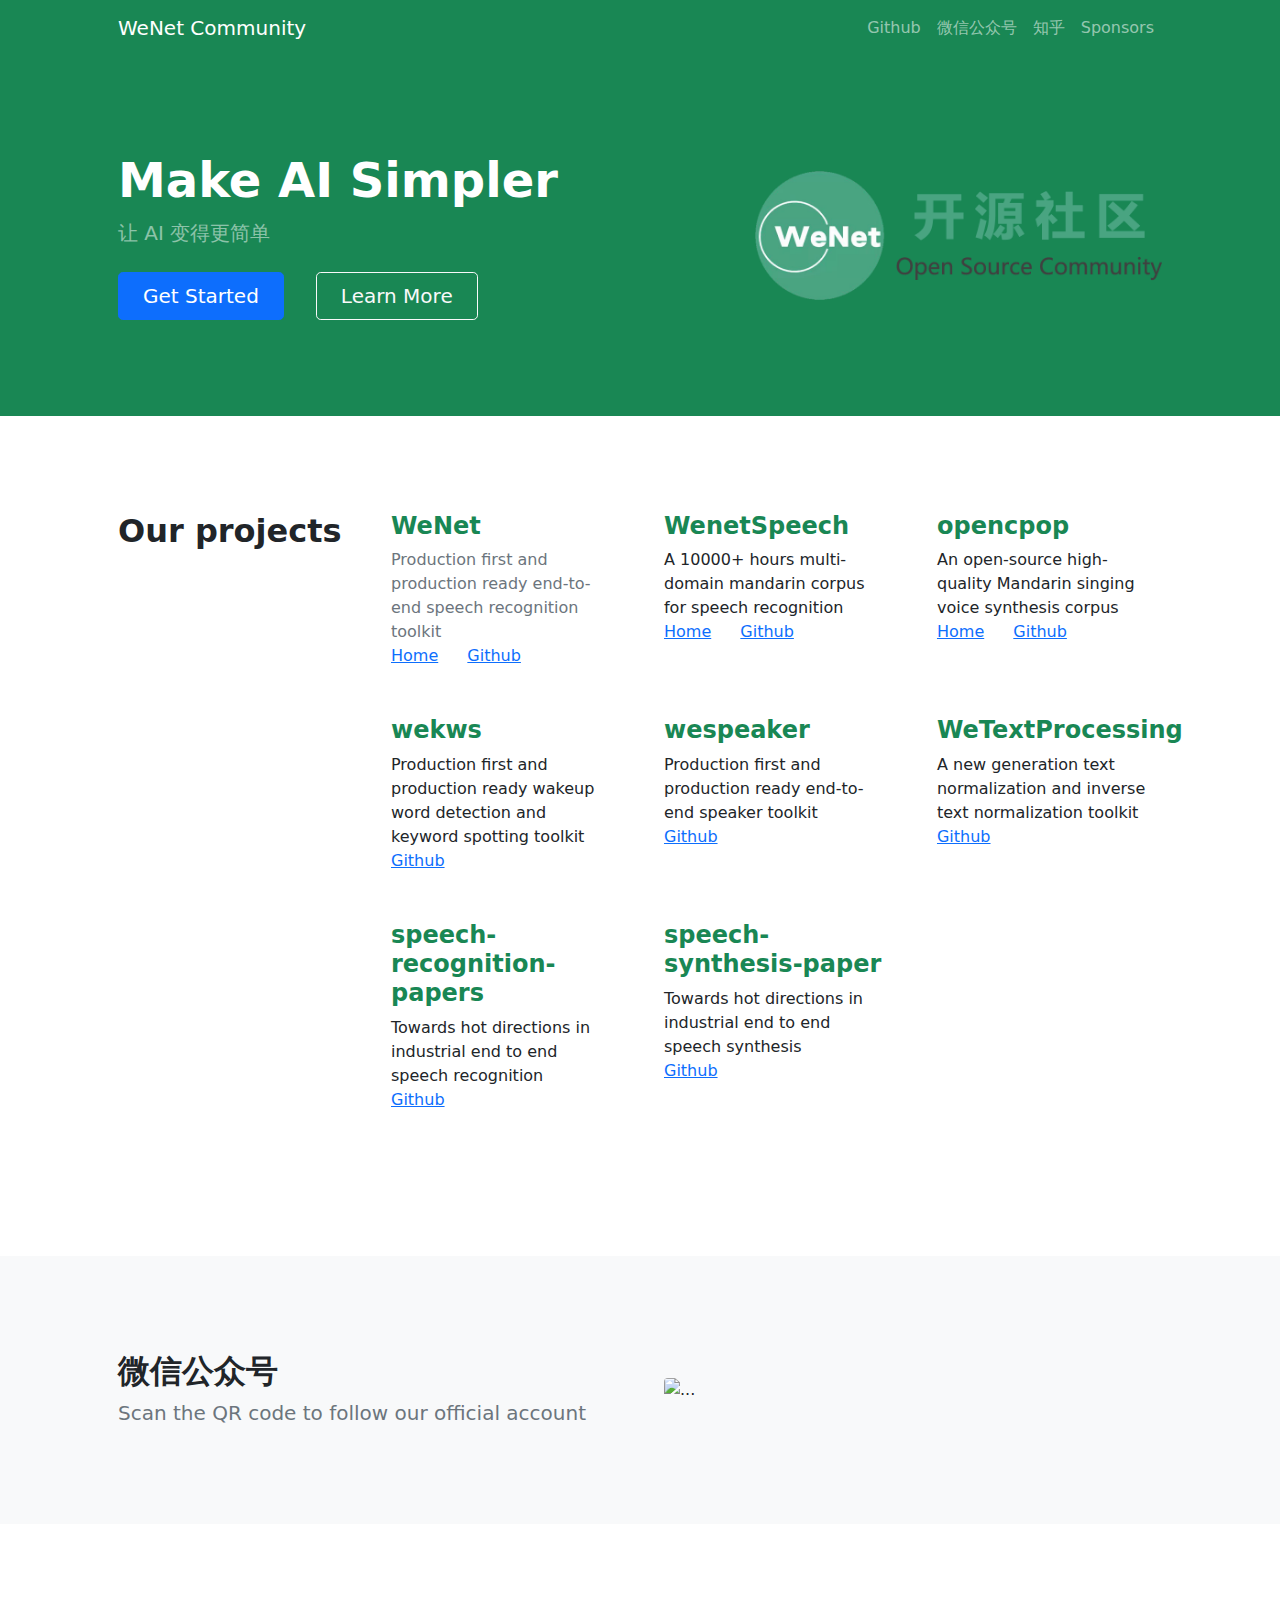
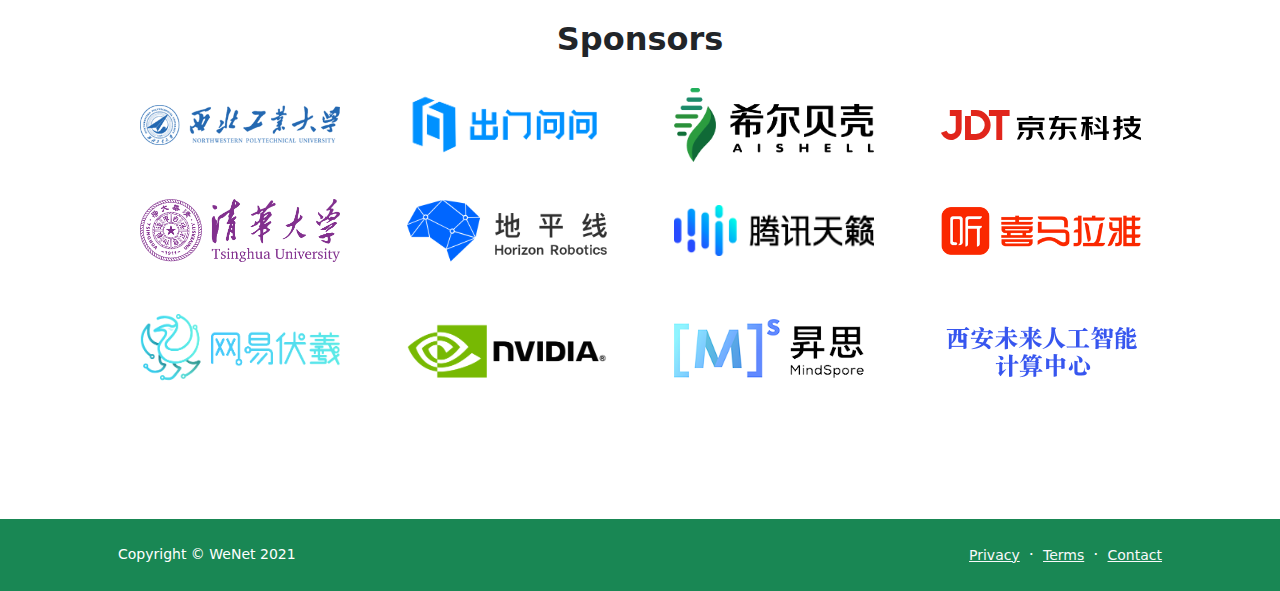
==== index.html @ a79f327d "add wespeaker" ====
<!DOCTYPE html>
<html lang="en">
    <head>
        <meta charset="utf-8" />
        <meta name="viewport" content="width=device-width, initial-scale=1, shrink-to-fit=no" />
        <meta name="description" content="" />
        <meta name="author" content="" />
        <title>WeNet Community</title>
        <!-- Favicon-->
        <link rel="icon" type="image/x-icon" href="assets/favicon.ico" />
        <!-- Bootstrap icons-->
        <link href="https://cdn.jsdelivr.net/npm/bootstrap-icons@1.5.0/font/bootstrap-icons.css" rel="stylesheet" />
        <!-- Core theme CSS (includes Bootstrap)-->
        <link href="css/styles.css" rel="stylesheet" />
    </head>
    <body class="d-flex flex-column h-100">
        <main class="flex-shrink-0">
            <!-- Navigation-->
            <nav class="navbar navbar-expand-lg navbar-dark bg-success">
                <div class="container px-5">
                    <a class="navbar-brand" href="index.html">WeNet Community</a>
                    <button class="navbar-toggler" type="button" data-bs-toggle="collapse" data-bs-target="#navbarSupportedContent" aria-controls="navbarSupportedContent" aria-expanded="false" aria-label="Toggle navigation"><span class="navbar-toggler-icon"></span></button>
                    <div class="collapse navbar-collapse" id="navbarSupportedContent">
                        <ul class="navbar-nav ms-auto mb-2 mb-lg-0">
                            <li class="nav-item"><a class="nav-link" href="https://github.com/wenet-e2e/">Github</a></li>
                            <li class="nav-item"><a class="nav-link" href="#wechat">微信公众号</a></li>
                            <li class="nav-item"><a class="nav-link" href="https://www.zhihu.com/column/c_1346070871304269824">知乎</a></li>
                            <li class="nav-item"><a class="nav-link" href="#sponsors">Sponsors</a></li>
                        </ul>
                    </div>
                </div>
            </nav>
            <!-- Header-->
            <header class="bg-success py-5">
                <div class="container px-5">
                    <div class="row gx-5 align-items-center justify-content-center">
                        <div class="col-lg-8 col-xl-7 col-xxl-6">
                            <div class="my-5 text-center text-xl-start">
                                <h1 class="display-5 fw-bolder text-white mb-2">Make AI Simpler</h1>
                                <p class="lead fw-normal text-white-50 mb-4">让 AI 变得更简单</p>
                                <div class="d-grid gap-3 d-sm-flex justify-content-sm-center justify-content-xl-start">
                                    <a class="btn btn-primary btn-lg px-4 me-sm-3" href="#projects">Get Started</a>
                                    <a class="btn btn-outline-light btn-lg px-4" href="#projects">Learn More</a>
                                </div>
                            </div>
                        </div>
                        <div class="col-xl-5 col-xxl-6 d-none d-xl-block text-center"><img class="img-fluid rounded-3 my-5" src="img/wenet_open_source_community.png" alt="..." /></div>
                    </div>
                </div>
            </header>

            <!-- Features section-->
            <section class="py-5" id="projects">
                <div class="container px-5 my-5">
                    <div class="row gx-5">
                        <div class="col-lg-3 mb-5 mb-lg-0"><h2 class="fw-bolder mb-0">Our projects</h2></div>
                        <div class="col-lg-9">
                            <div class="row gx-5 row-cols-1 row-cols-md-3">
                                <div class="col mb-5 h-100">
                                    <h2 class="h4 text-success fw-bold">WeNet</h2>
                                    <p class="mb-0 text-muted">Production first and production ready end-to-end speech recognition toolkit</p>
                                    <p class="mb-0">
                                      <a class="" href="https://wenet-e2e.github.io/wenet/">Home</a>
                                      <a class="px-4" href="https://github.com/wenet-e2e/wenet">Github</a>
                                    </p>
                                </div>
                                <div class="col mb-5 h-100">
                                    <h2 class="h4 text-success fw-bold">WenetSpeech</h2>
                                    <p class="mb-0">A 10000+ hours multi-domain mandarin corpus for speech recognition</p>
                                    <p class="mb-0">
                                      <a class="" href="https://wenet-e2e.github.io/WenetSpeech/">Home</a>
                                      <a class="px-4" href="https://github.com/wenet-e2e/WenetSpeech">Github</a>
                                    </p>
                                </div>
                                <div class="col mb-5 h-100">
                                    <h2 class="h4 text-success fw-bold">opencpop</h2>
                                    <p class="mb-0">An open-source high-quality Mandarin singing voice synthesis corpus</p>
                                    <p class="mb-0">
                                      <a class="" href="https://wenet-e2e.github.io/opencpop/">Home</a>
                                      <a class="px-4" href="https://github.com/wenet-e2e/opencpop">Github</a>
                                    </p>
                                </div>
                                <div class="col mb-5 h-100">
                                    <h2 class="h4 text-success fw-bold">wekws</h2>
                                    <p class="mb-0">Production first and production ready wakeup word detection and keyword spotting toolkit</p>
                                    <p class="mb-0">
                                      <a class="" href="https://github.com/wenet-e2e/wekws">Github</a>
                                    </p>
                                </div>
                                <div class="col mb-5 h-100">
                                    <h2 class="h4 text-success fw-bold">wespeaker</h2>
                                    <p class="mb-0">Production first and production ready end-to-end speaker toolkit</p>
                                    <p class="mb-0">
                                      <a class="" href="https://github.com/wenet-e2e/wespeaker">Github</a>
                                    </p>
                                </div>
                                <div class="col mb-5 h-100">
                                    <h2 class="h4 text-success fw-bold">WeTextProcessing</h2>
                                    <p class="mb-0">A new generation text normalization and inverse text normalization toolkit</p>
                                    <p class="mb-0">
                                      <a class="" href="https://github.com/wenet-e2e/WeTextProcessing">Github</a>
                                    </p>
                                </div>
                                <div class="col mb-5 h-100">
                                    <h2 class="h4 text-success fw-bold">speech-recognition-papers</h2>
                                    <p class="mb-0">Towards hot directions in industrial end to end speech recognition</p>
                                    <p class="mb-0">
                                      <a class="" href="https://github.com/wenet-e2e/speech-recognition-papers">Github</a>
                                    </p>
                                </div>
                                <div class="col mb-5 h-100">
                                    <h2 class="h4 text-success fw-bold">speech-synthesis-paper</h2>
                                    <p class="mb-0">Towards hot directions in industrial end to end speech synthesis</p>
                                    <p class="mb-0">
                                      <a class="" href="https://github.com/wenet-e2e/speech-synthesis-paper">Github</a>
                                    </p>
                                </div>
                            </div>
                        </div>
                    </div>
                </div>
            </section>

            <!-- wechat -->
            <section class="py-5 bg-light" id="wechat">
                <div class="container px-5 my-5">
                    <div class="row gx-5 align-items-center">
                        <div class="col-lg-6">
                            <h2 class="fw-bolder">微信公众号</h2>
                            <p class="lead fw-normal text-muted mb-0">Scan the QR code to follow our official account</p>
                        </div>
                        <div class="col-lg-6 order-first order-lg-last"><img class="img-fluid rounded mb-5 mb-lg-0" src="img/wenet_official_account.png" alt="..." /></div>
                    </div>
                </div>
            </section>

            <!-- Team members section-->
            <section class="py-5" id="sponsors">
                <div class="container px-5 my-5">
                    <div class="text-center">
                        <h2 class="fw-bolder">Sponsors</h2>
                    </div>
                <div class="row align-items-center">
                    <div class="col-md-3 col-sm-6 my-3">
                        <a href="#!"><img class="img-fluid d-block mx-auto" src="img/sponsors/nwpu.png" alt="..." width="200px"/></a>
                    </div>
                    <div class="col-md-3 col-sm-6 my-3">
                        <a href="#!"><img class="img-fluid d-block mx-auto" src="img/sponsors/chumenwenwen.png" alt="..." width="200px"/></a>
                    </div>
                    <div class="col-md-3 col-sm-6 my-3">
                        <a href="#!"><img class="img-fluid d-block mx-auto" src="img/sponsors/aishelltech.png" alt="..." width="200px"/></a>
                    </div>
                    <div class="col-md-3 col-sm-6 my-3">
                        <a href="#!"><img class="img-fluid d-block mx-auto" src="img/sponsors/jd.svg" alt="..." width="200px"/></a>
                    </div>
                </div>
                <div class="row align-items-center">
                    <div class="col-md-3 col-sm-6 my-3">
                        <a href="#!"><img class="img-fluid d-block mx-auto" src="img/sponsors/qinghua.png" alt="..." width="200px"/></a>
                    </div>
                    <div class="col-md-3 col-sm-6 my-3">
                        <a href="#!"><img class="img-fluid d-block mx-auto" src="img/sponsors/hobot.png" alt="..." width="200px"/></a>
                    </div>
                    <div class="col-md-3 col-sm-6 my-3">
                        <a href="#!"><img class="img-fluid d-block mx-auto" src="img/sponsors/tencent.png" alt="..." width="200px"/></a>
                    </div>
                    <div class="col-md-3 col-sm-6 my-3">
                        <a href="#!"><img class="img-fluid d-block mx-auto" src="img/sponsors/ximalaya.png" alt="..." width="200px"/></a>
                    </div>
                </div>
                <div class="row align-items-center">
                    <div class="col-md-3 col-sm-6 my-3">
                        <a href="#!"><img class="img-fluid d-block mx-auto" src="img/sponsors/netease.png" alt="..." width="200px"/></a>
                    </div>
                    <div class="col-md-3 col-sm-6 my-3">
                        <a href="#!"><img class="img-fluid d-block mx-auto" src="img/sponsors/nvidia.png" alt="..." width="200px"/></a>
                    </div>
                    <div class="col-md-3 col-sm-6 my-3">
                        <a href="#!"><img class="img-fluid d-block mx-auto" src="img/sponsors/mindspore.png" alt="..." width="200px"/></a>
                    </div>
                    <div class="col-md-3 col-sm-6 my-3">
                        <a href="#!"><img class="img-fluid d-block mx-auto" src="img/sponsors/xian.png" alt="..." width="200px"/></a>
                    </div>
                </div>
            </div>
                </div>
            </section>
        </main>
        <!-- Footer-->
        <footer class="bg-success py-4 mt-auto">
            <div class="container px-5">
                <div class="row align-items-center justify-content-between flex-column flex-sm-row">
                    <div class="col-auto"><div class="small m-0 text-white">Copyright &copy; WeNet 2021</div></div>
                    <div class="col-auto">
                        <a class="link-light small" href="#!">Privacy</a>
                        <span class="text-white mx-1">&middot;</span>
                        <a class="link-light small" href="#!">Terms</a>
                        <span class="text-white mx-1">&middot;</span>
                        <a class="link-light small" href="#!">Contact</a>
                    </div>
                </div>
            </div>
        </footer>
        <!-- Bootstrap core JS-->
        <script src="https://cdn.jsdelivr.net/npm/bootstrap@5.1.3/dist/js/bootstrap.bundle.min.js"></script>
        <!-- Core theme JS-->
        <script src="js/scripts.js"></script>
    </body>
</html>
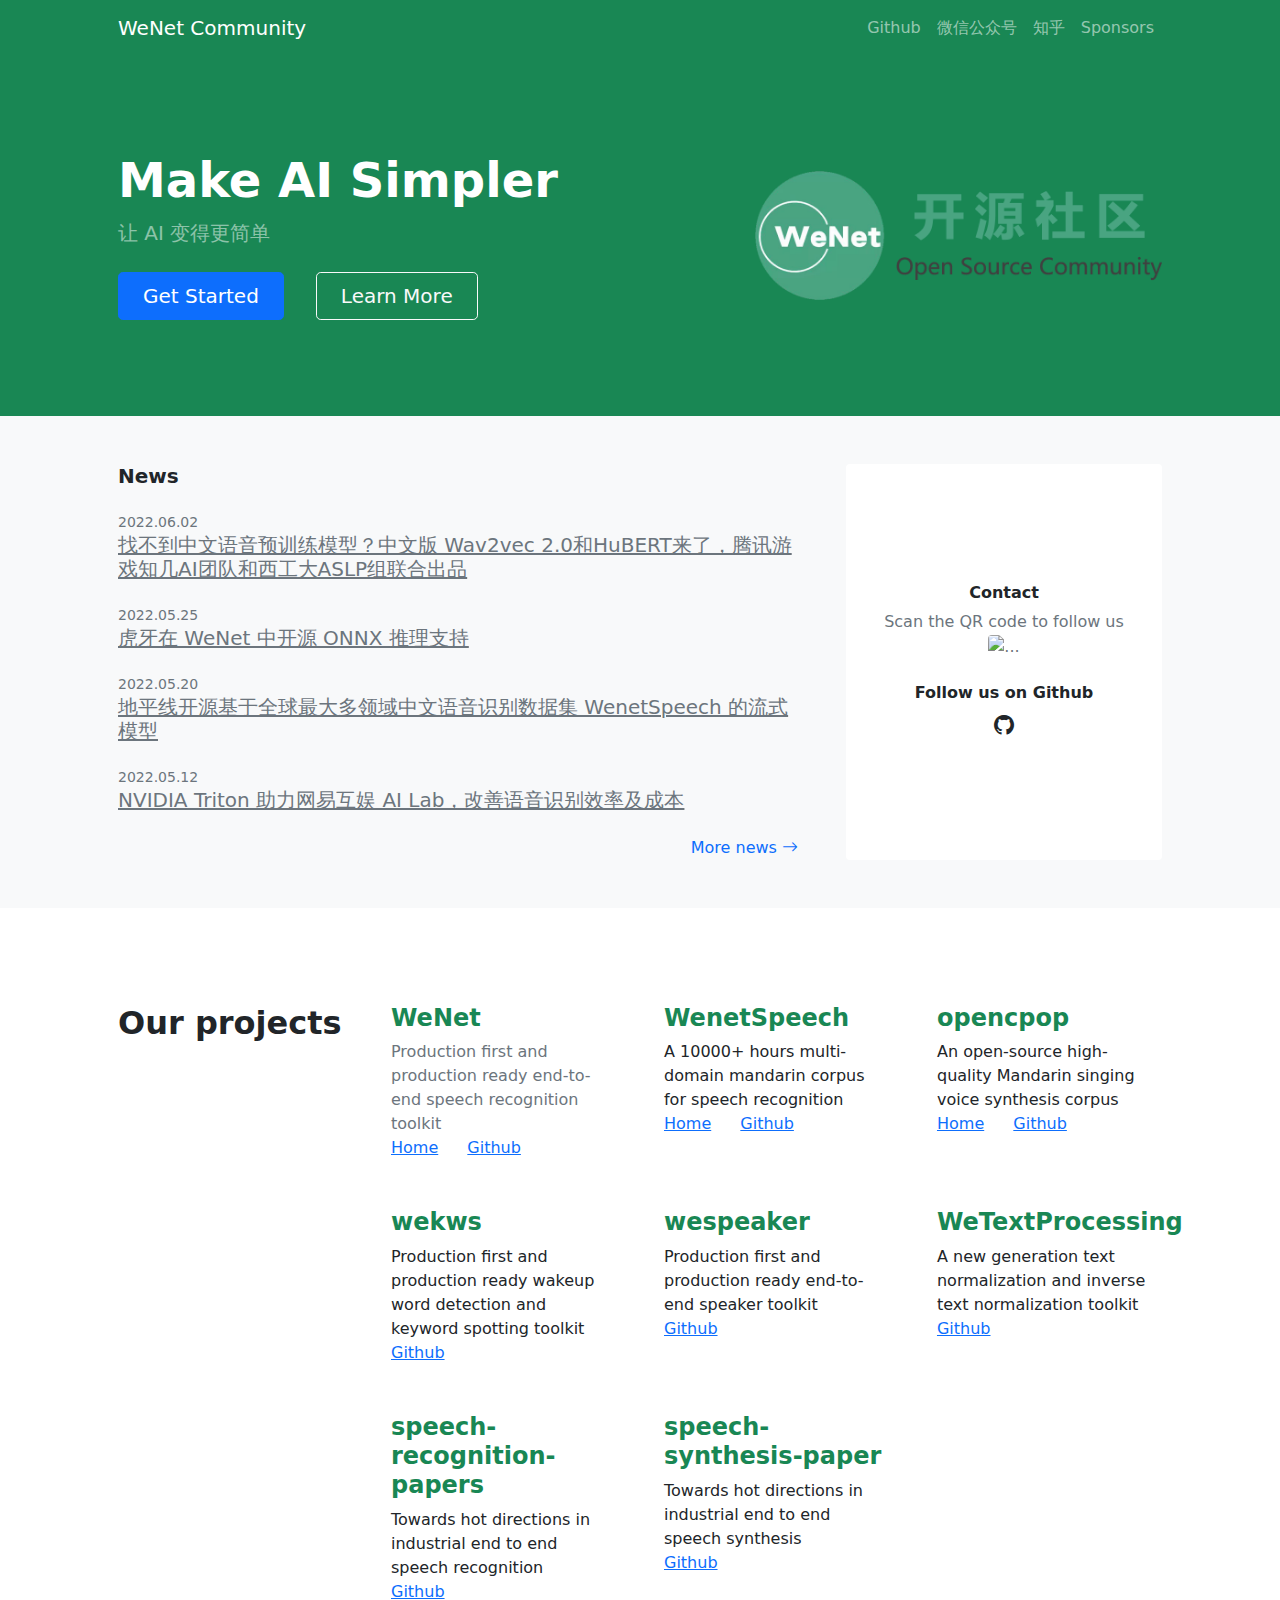
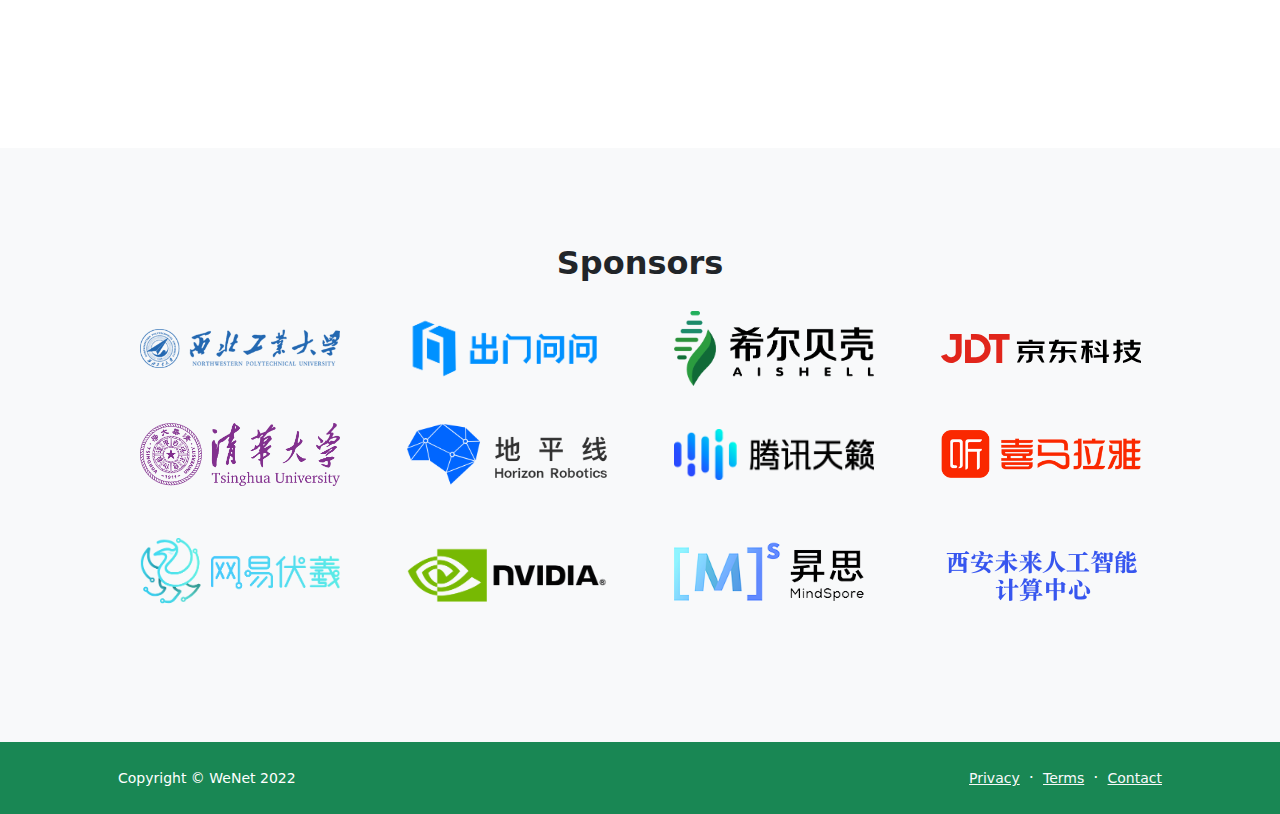
==== commit 5734d502: "add news" ====
--- a/index.html
+++ b/index.html
@@ -49,6 +49,59 @@
                 </div>
             </header>
 
+            <section class="py-5 bg-light">
+                <div class="container px-5">
+                    <div class="row gx-5">
+                        <div class="col-xl-8">
+                            <h2 class="fw-bolder fs-5 mb-4">News</h2>
+                            <!-- News item-->
+                            <div class="mb-4">
+                                <div class="small text-muted">2022.06.02</div>
+                                <a class="link-dark text-muted" href="https://mp.weixin.qq.com/s/_in5P6FWyMJ7W0lKC1z6-w"><h5>找不到中文语音预训练模型？中文版 Wav2vec 2.0和HuBERT来了，腾讯游戏知几AI团队和西工大ASLP组联合出品</h5></a>
+                            </div>
+                            <div class="mb-4">
+                                <div class="small text-muted">2022.05.25</div>
+                                <a class="link-dark text-muted" href="https://mp.weixin.qq.com/s/CAvA7J4teUdedanRX2bLSA"><h5>虎牙在 WeNet 中开源 ONNX 推理支持</h5></a>
+                            </div>
+                            <div class="mb-4">
+                                <div class="small text-muted">2022.05.20</div>
+                                <a class="link-dark text-muted" href="https://mp.weixin.qq.com/s/0BtS3CXqwUKogeZT8rWhtQ"><h5>地平线开源基于全球最大多领域中文语音识别数据集 WenetSpeech 的流式模型
+</h5></a>
+                            </div>
+                            <div class="mb-4">
+                                <div class="small text-muted">2022.05.12</div>
+                                <a class="link-dark text-muted" href="https://mp.weixin.qq.com/s/IMmKaLptO07NpVWQI6F8iA"><h5>NVIDIA Triton 助力网易互娱 AI Lab，改善语音识别效率及成本</h5></a>
+                            </div>
+
+                            <div class="text-end mb-5 mb-xl-0">
+                                <a class="text-decoration-none" href="news.html">
+                                    More news
+                                    <i class="bi bi-arrow-right"></i>
+                                </a>
+                            </div>
+                        </div>
+                        <div class="col-xl-4">
+                            <div class="card border-0 h-100">
+                                <div class="card-body p-4">
+                                    <div class="d-flex h-100 align-items-center justify-content-center">
+                                        <div class="text-center">
+                                            <div class="h6 fw-bolder">Contact</div>
+                                            <p class="text-muted mb-4">
+                                                Scan the QR code to follow us
+                                                <br />
+                        <img class="img-fluid rounded mb-5 mb-lg-0" src="img/wenet_official_account.png" alt="..." />
+                                            </p>
+                                            <div class="h6 fw-bolder">Follow us on Github</div>
+                                            <a class="fs-5 px-2 link-dark" href="https://github.com/wenet-e2e"><i class="bi-github"></i></a>
+                                        </div>
+                                    </div>
+                                </div>
+                            </div>
+                        </div>
+                    </div>
+                </div>
+            </section>
+
             <!-- Features section-->
             <section class="py-5" id="projects">
                 <div class="container px-5 my-5">
@@ -121,21 +174,8 @@
                 </div>
             </section>
 
-            <!-- wechat -->
-            <section class="py-5 bg-light" id="wechat">
-                <div class="container px-5 my-5">
-                    <div class="row gx-5 align-items-center">
-                        <div class="col-lg-6">
-                            <h2 class="fw-bolder">微信公众号</h2>
-                            <p class="lead fw-normal text-muted mb-0">Scan the QR code to follow our official account</p>
-                        </div>
-                        <div class="col-lg-6 order-first order-lg-last"><img class="img-fluid rounded mb-5 mb-lg-0" src="img/wenet_official_account.png" alt="..." /></div>
-                    </div>
-                </div>
-            </section>
-
             <!-- Team members section-->
-            <section class="py-5" id="sponsors">
+            <section class="py-5 bg-light" id="sponsors">
                 <div class="container px-5 my-5">
                     <div class="text-center">
                         <h2 class="fw-bolder">Sponsors</h2>
@@ -190,7 +230,7 @@
         <footer class="bg-success py-4 mt-auto">
             <div class="container px-5">
                 <div class="row align-items-center justify-content-between flex-column flex-sm-row">
-                    <div class="col-auto"><div class="small m-0 text-white">Copyright &copy; WeNet 2021</div></div>
+                    <div class="col-auto"><div class="small m-0 text-white">Copyright &copy; WeNet 2022</div></div>
                     <div class="col-auto">
                         <a class="link-light small" href="#!">Privacy</a>
                         <span class="text-white mx-1">&middot;</span>
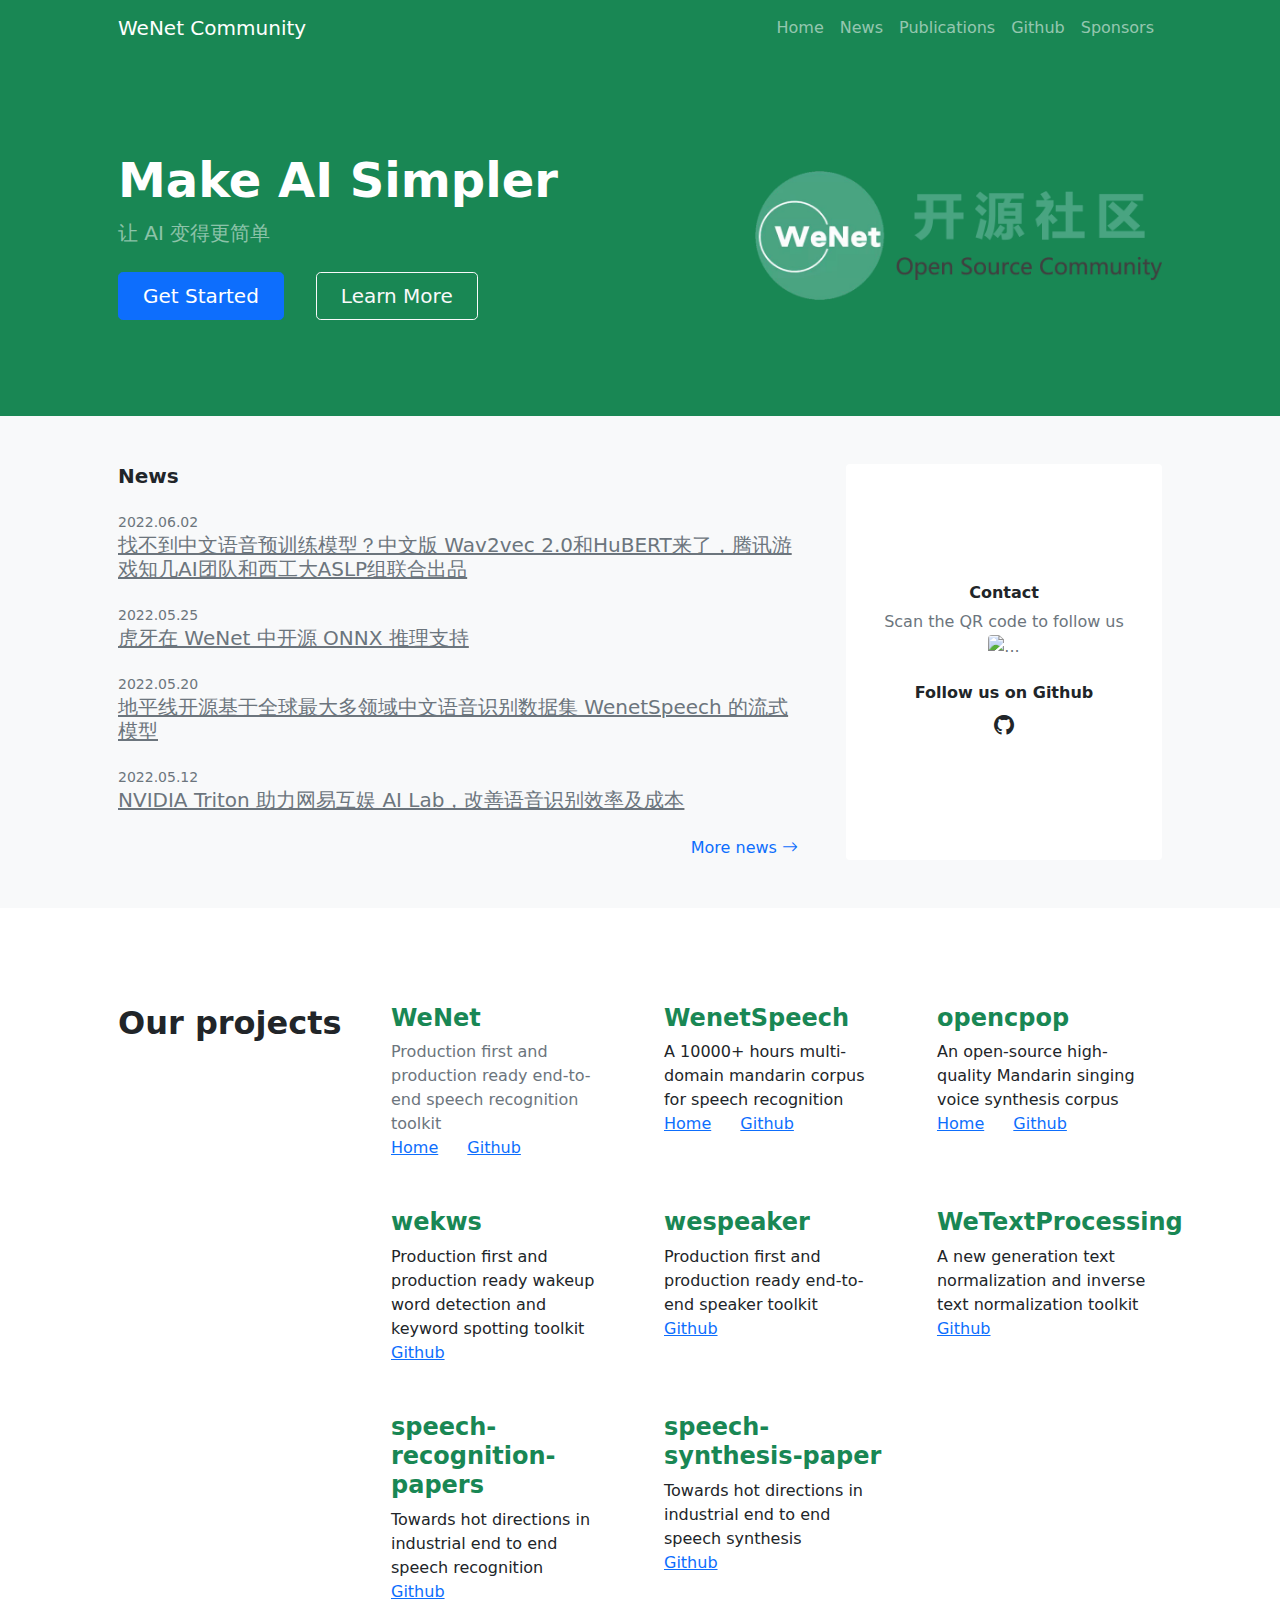
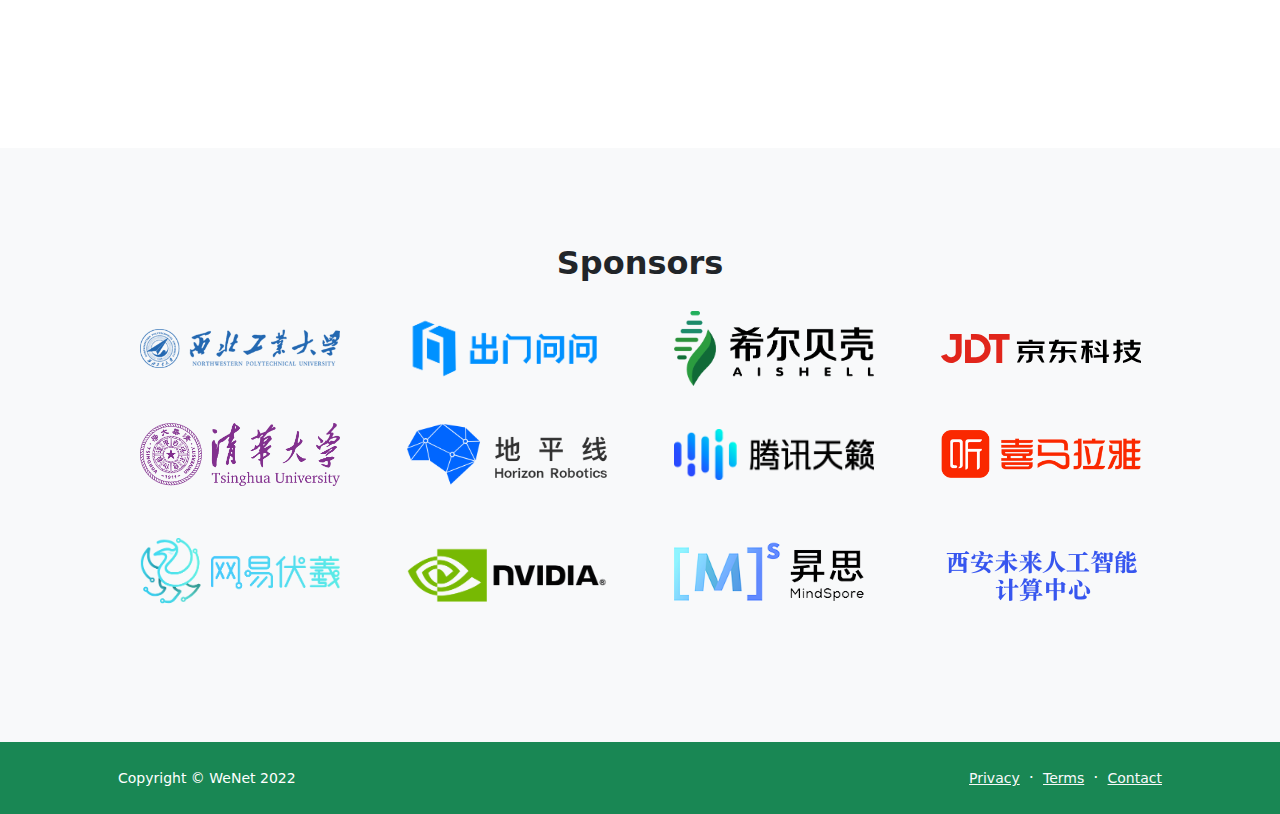
==== commit 73196836: "add publications" ====
--- a/index.html
+++ b/index.html
@@ -22,10 +22,11 @@
                     <button class="navbar-toggler" type="button" data-bs-toggle="collapse" data-bs-target="#navbarSupportedContent" aria-controls="navbarSupportedContent" aria-expanded="false" aria-label="Toggle navigation"><span class="navbar-toggler-icon"></span></button>
                     <div class="collapse navbar-collapse" id="navbarSupportedContent">
                         <ul class="navbar-nav ms-auto mb-2 mb-lg-0">
+                            <li class="nav-item"><a class="nav-link" href="index.html">Home</a></li>
+                            <li class="nav-item"><a class="nav-link" href="news.html">News</a></li>
+                            <li class="nav-item"><a class="nav-link" href="publications.html">Publications</a></li>
                             <li class="nav-item"><a class="nav-link" href="https://github.com/wenet-e2e/">Github</a></li>
-                            <li class="nav-item"><a class="nav-link" href="#wechat">微信公众号</a></li>
-                            <li class="nav-item"><a class="nav-link" href="https://www.zhihu.com/column/c_1346070871304269824">知乎</a></li>
-                            <li class="nav-item"><a class="nav-link" href="#sponsors">Sponsors</a></li>
+                            <li class="nav-item"><a class="nav-link" href="index.html#sponsors">Sponsors</a></li>
                         </ul>
                     </div>
                 </div>
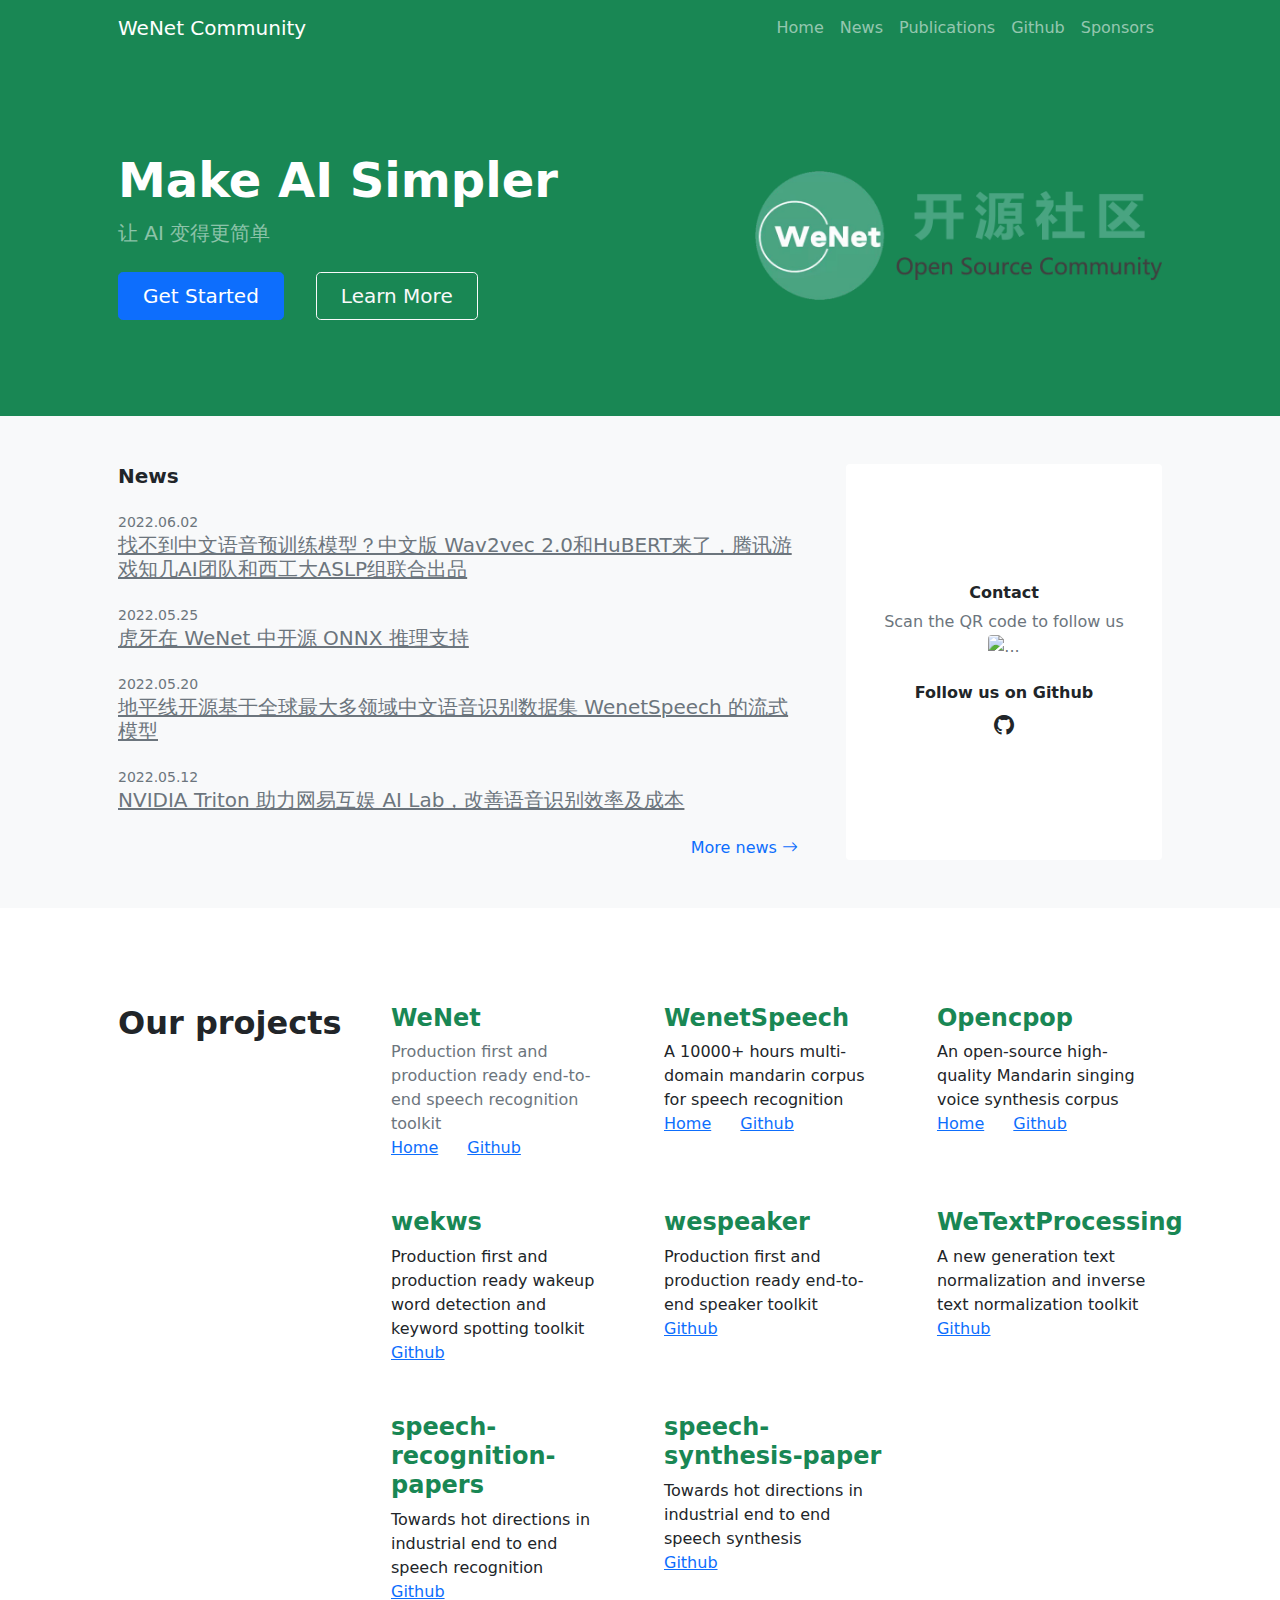
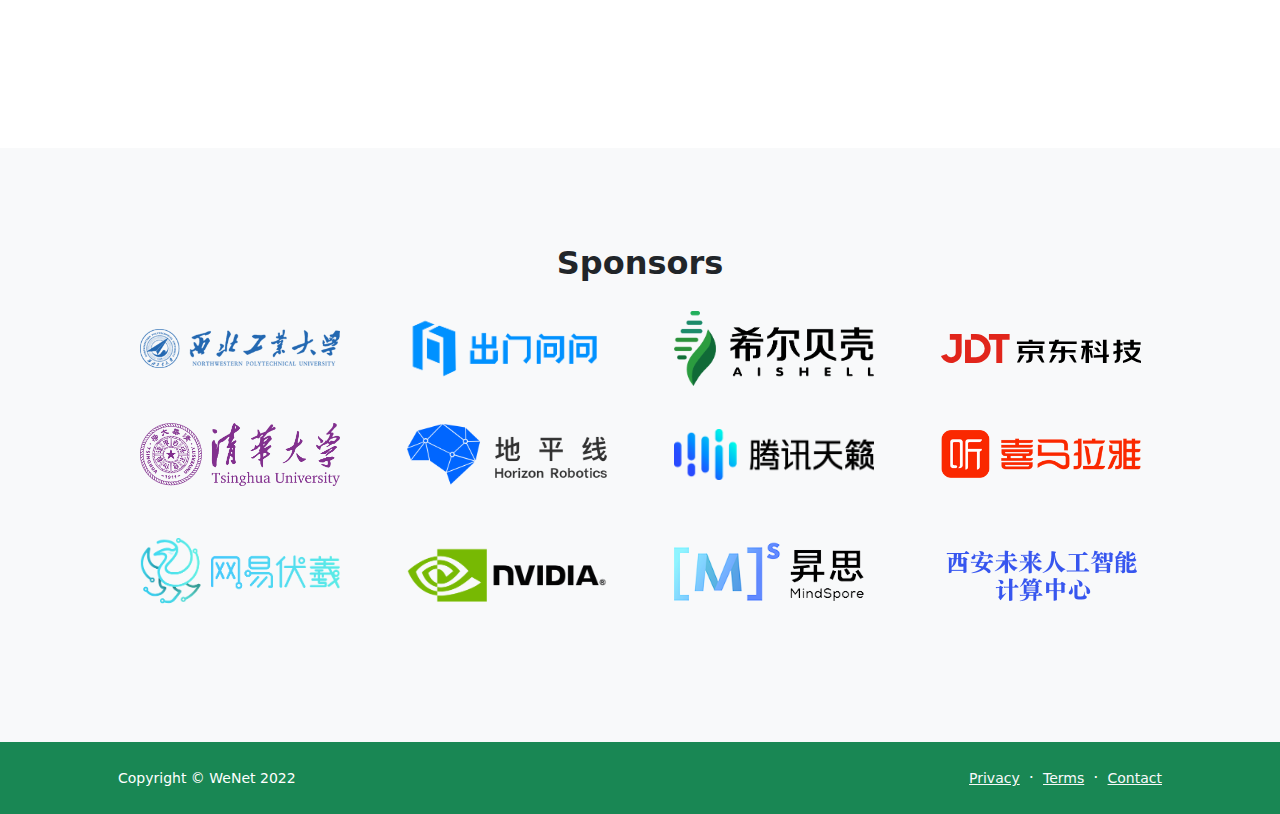
==== commit 4ffaefa1: "upper opencpop" ====
--- a/index.html
+++ b/index.html
@@ -127,7 +127,7 @@
                                     </p>
                                 </div>
                                 <div class="col mb-5 h-100">
-                                    <h2 class="h4 text-success fw-bold">opencpop</h2>
+                                    <h2 class="h4 text-success fw-bold">Opencpop</h2>
                                     <p class="mb-0">An open-source high-quality Mandarin singing voice synthesis corpus</p>
                                     <p class="mb-0">
                                       <a class="" href="https://wenet-e2e.github.io/opencpop/">Home</a>
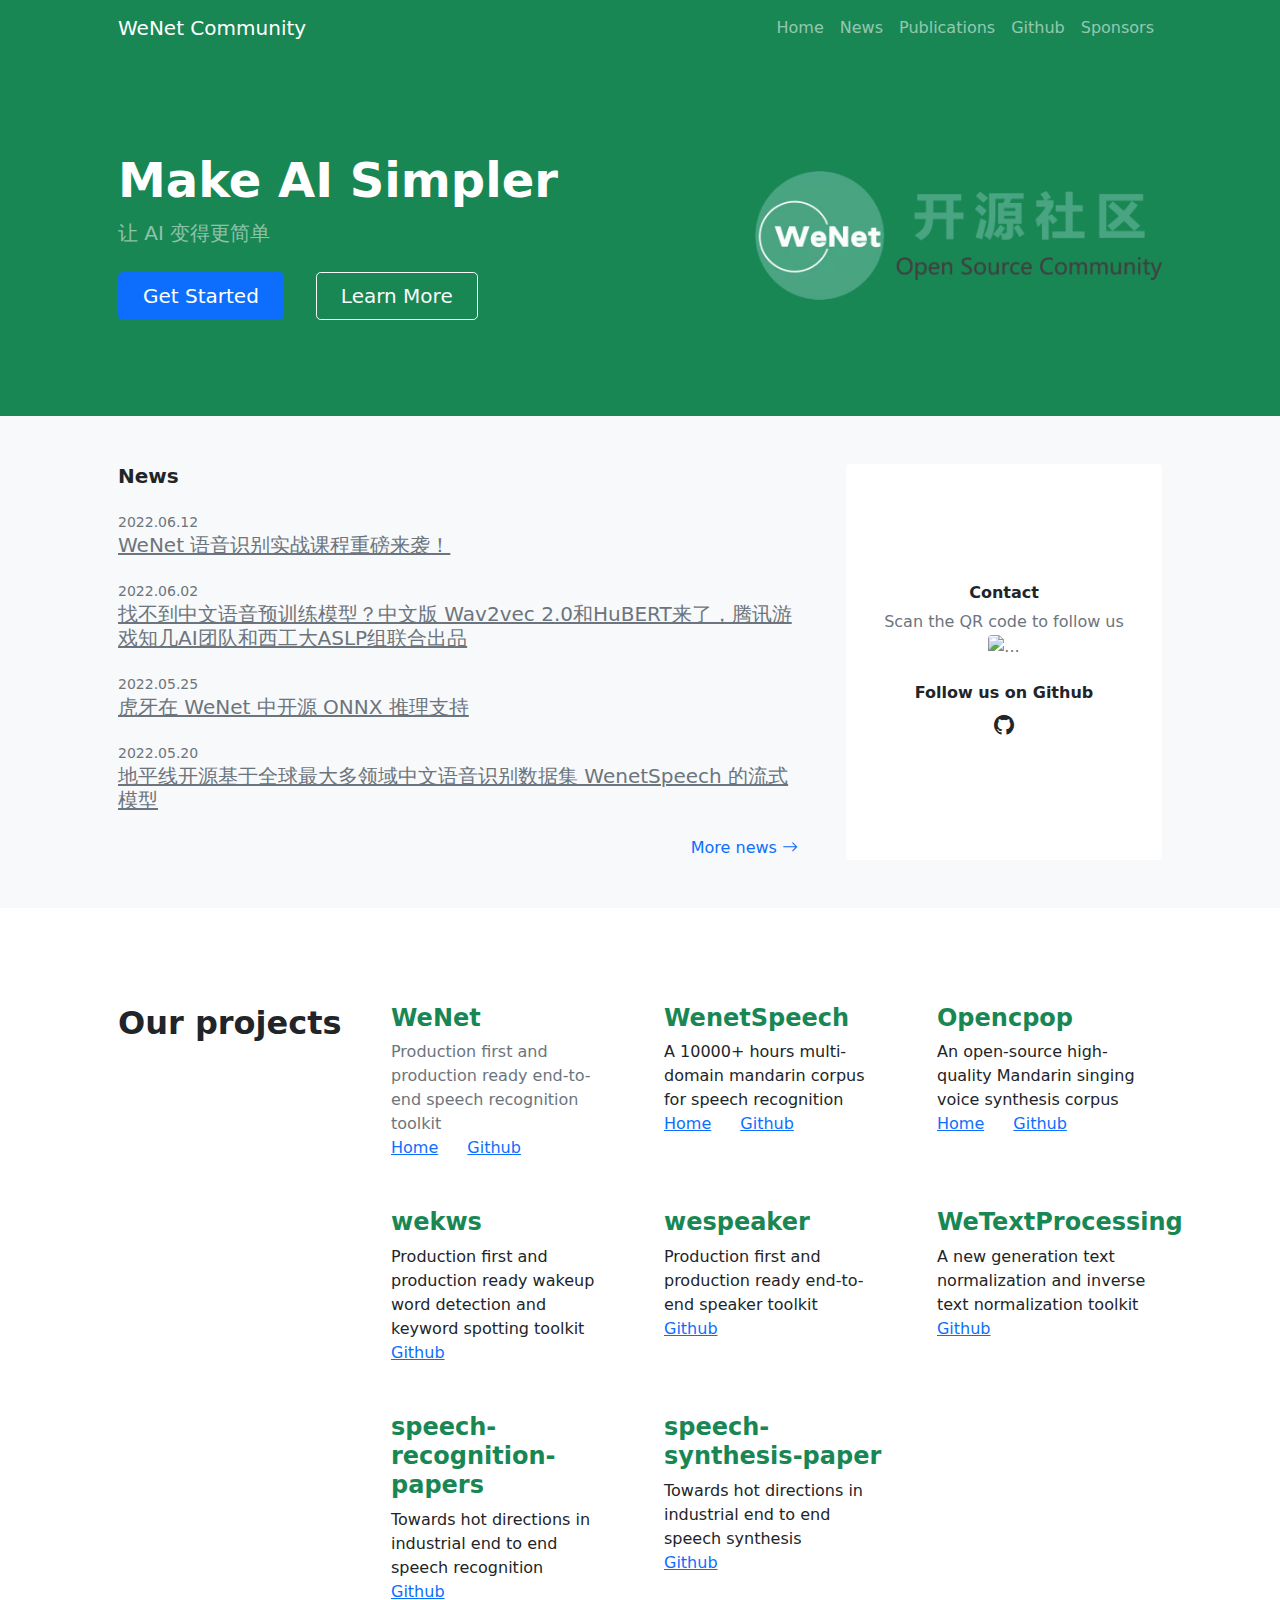
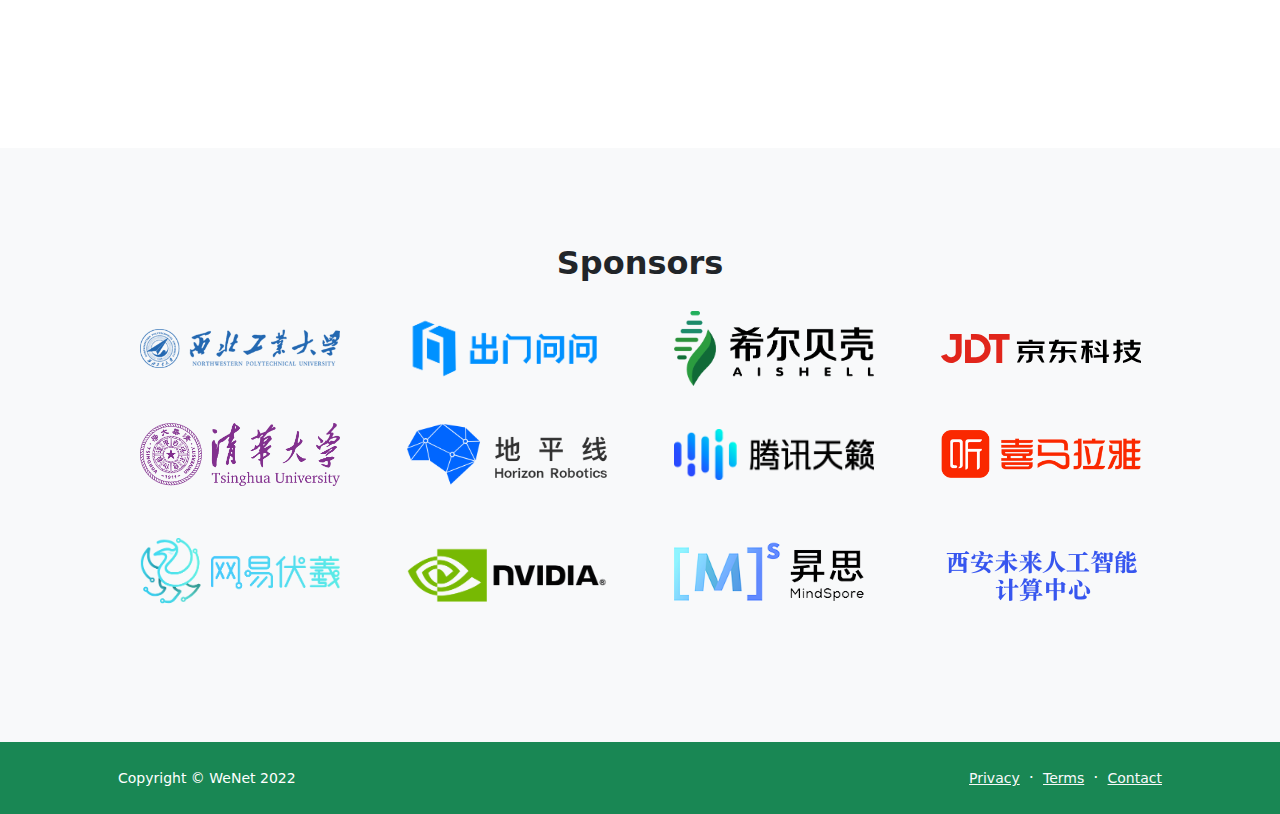
==== commit b2eb3418: "add wenet course news" ====
--- a/index.html
+++ b/index.html
@@ -57,6 +57,10 @@
                             <h2 class="fw-bolder fs-5 mb-4">News</h2>
                             <!-- News item-->
                             <div class="mb-4">
+                                <div class="small text-muted">2022.06.12</div>
+                                <a class="link-dark text-muted" href="https://mp.weixin.qq.com/s/BG8FY3g5UA-fJtNAQOeUiw"><h5>WeNet 语音识别实战课程重磅来袭！</h5></a>
+                            </div>
+                            <div class="mb-4">
                                 <div class="small text-muted">2022.06.02</div>
                                 <a class="link-dark text-muted" href="https://mp.weixin.qq.com/s/_in5P6FWyMJ7W0lKC1z6-w"><h5>找不到中文语音预训练模型？中文版 Wav2vec 2.0和HuBERT来了，腾讯游戏知几AI团队和西工大ASLP组联合出品</h5></a>
                             </div>
@@ -68,10 +72,6 @@
                                 <div class="small text-muted">2022.05.20</div>
                                 <a class="link-dark text-muted" href="https://mp.weixin.qq.com/s/0BtS3CXqwUKogeZT8rWhtQ"><h5>地平线开源基于全球最大多领域中文语音识别数据集 WenetSpeech 的流式模型
 </h5></a>
-                            </div>
-                            <div class="mb-4">
-                                <div class="small text-muted">2022.05.12</div>
-                                <a class="link-dark text-muted" href="https://mp.weixin.qq.com/s/IMmKaLptO07NpVWQI6F8iA"><h5>NVIDIA Triton 助力网易互娱 AI Lab，改善语音识别效率及成本</h5></a>
                             </div>
 
                             <div class="text-end mb-5 mb-xl-0">
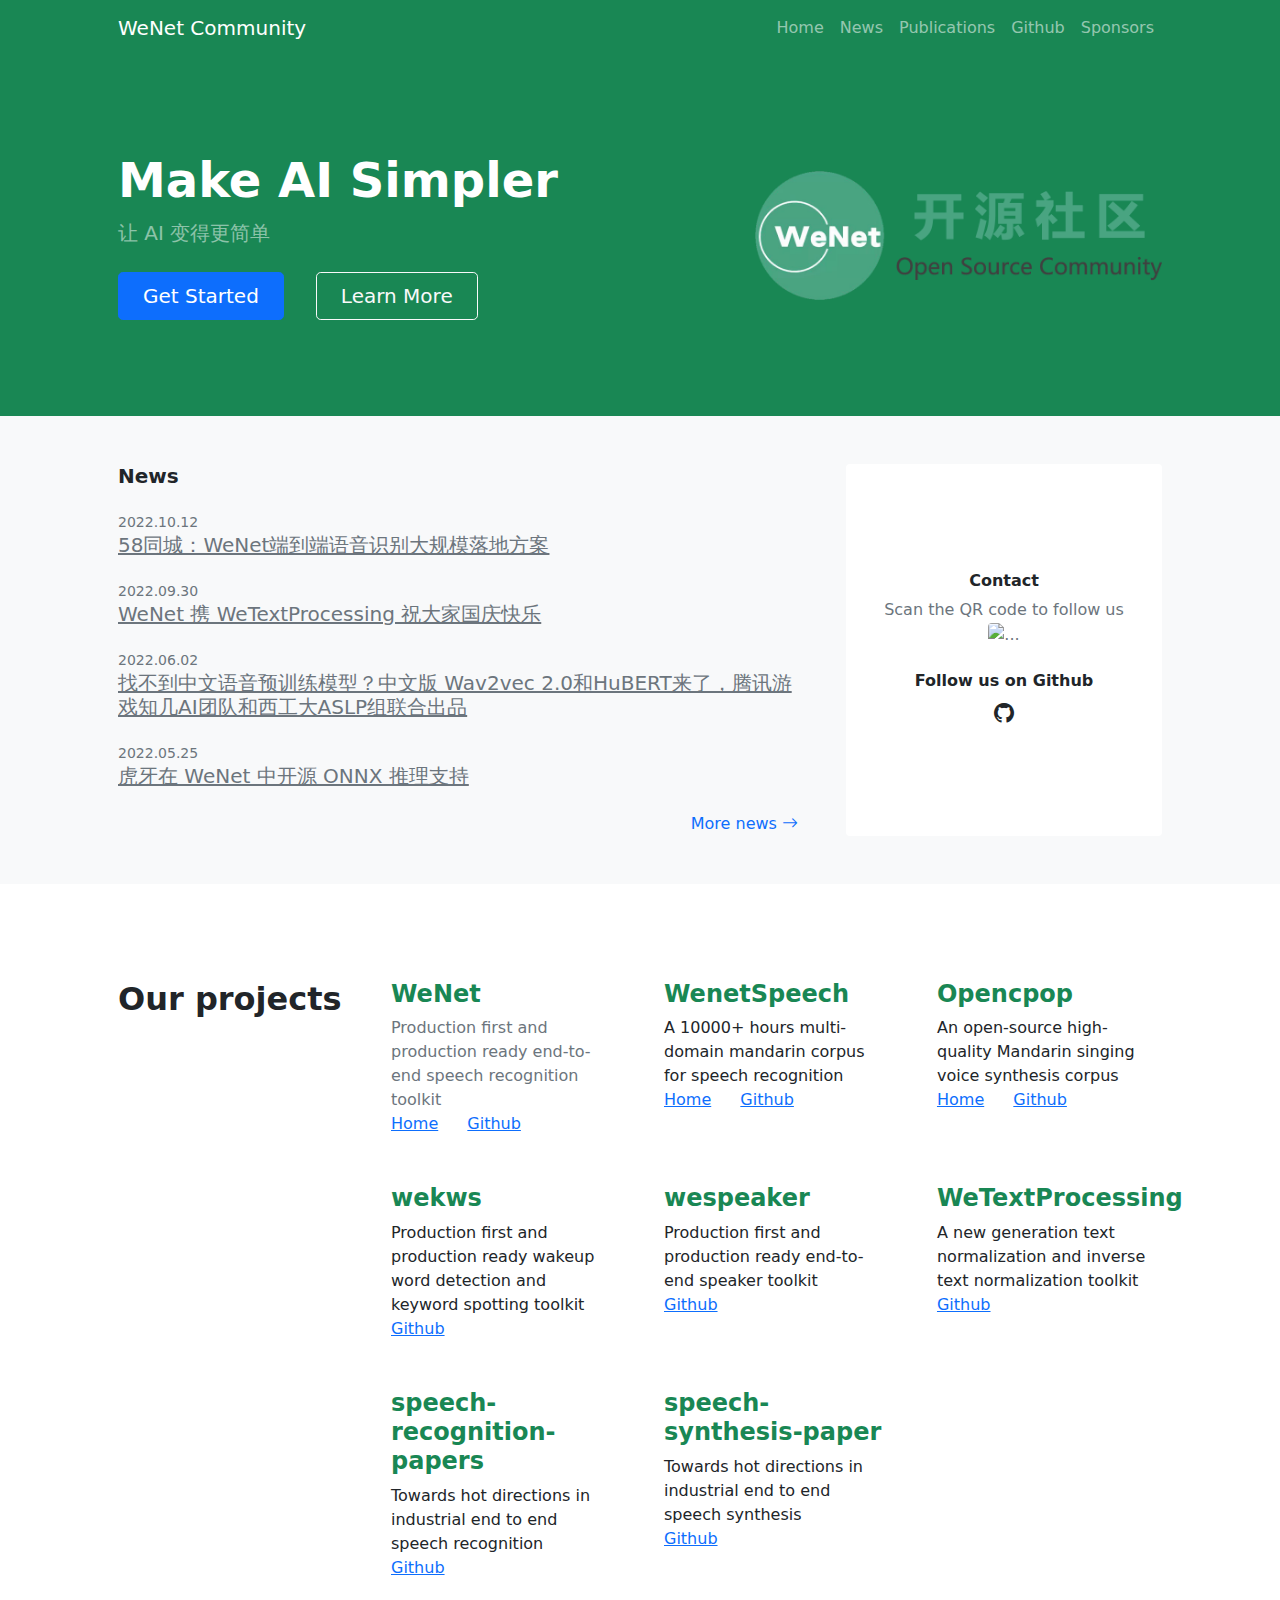
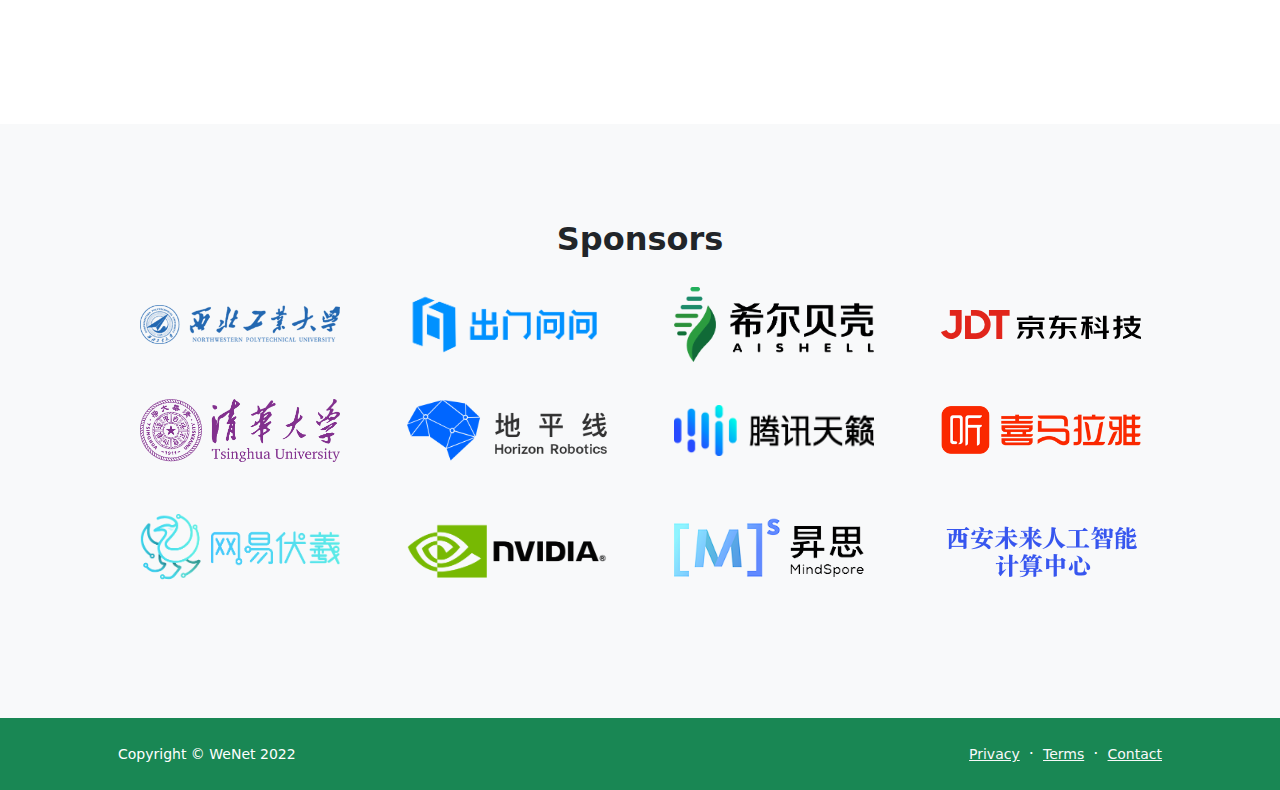
==== commit 947d78d2: "update news" ====
--- a/index.html
+++ b/index.html
@@ -57,8 +57,12 @@
                             <h2 class="fw-bolder fs-5 mb-4">News</h2>
                             <!-- News item-->
                             <div class="mb-4">
-                                <div class="small text-muted">2022.06.12</div>
-                                <a class="link-dark text-muted" href="https://mp.weixin.qq.com/s/BG8FY3g5UA-fJtNAQOeUiw"><h5>WeNet 语音识别实战课程重磅来袭！</h5></a>
+                                <div class="small text-muted">2022.10.12</div>
+                                <a class="link-dark text-muted" href="https://mp.weixin.qq.com/s/7T1gnNrVmKIDvQ03etltGQ"><h5>58同城：WeNet端到端语音识别大规模落地方案</h5></a>
+                            </div>
+                            <div class="mb-4">
+                                <div class="small text-muted">2022.09.30</div>
+                                <a class="link-dark text-muted" href="https://mp.weixin.qq.com/s/q_11lck78qcjylHCi6wVsQ"><h5>WeNet 携 WeTextProcessing 祝大家国庆快乐</h5></a>
                             </div>
                             <div class="mb-4">
                                 <div class="small text-muted">2022.06.02</div>
@@ -67,11 +71,6 @@
                             <div class="mb-4">
                                 <div class="small text-muted">2022.05.25</div>
                                 <a class="link-dark text-muted" href="https://mp.weixin.qq.com/s/CAvA7J4teUdedanRX2bLSA"><h5>虎牙在 WeNet 中开源 ONNX 推理支持</h5></a>
-                            </div>
-                            <div class="mb-4">
-                                <div class="small text-muted">2022.05.20</div>
-                                <a class="link-dark text-muted" href="https://mp.weixin.qq.com/s/0BtS3CXqwUKogeZT8rWhtQ"><h5>地平线开源基于全球最大多领域中文语音识别数据集 WenetSpeech 的流式模型
-</h5></a>
                             </div>
 
                             <div class="text-end mb-5 mb-xl-0">
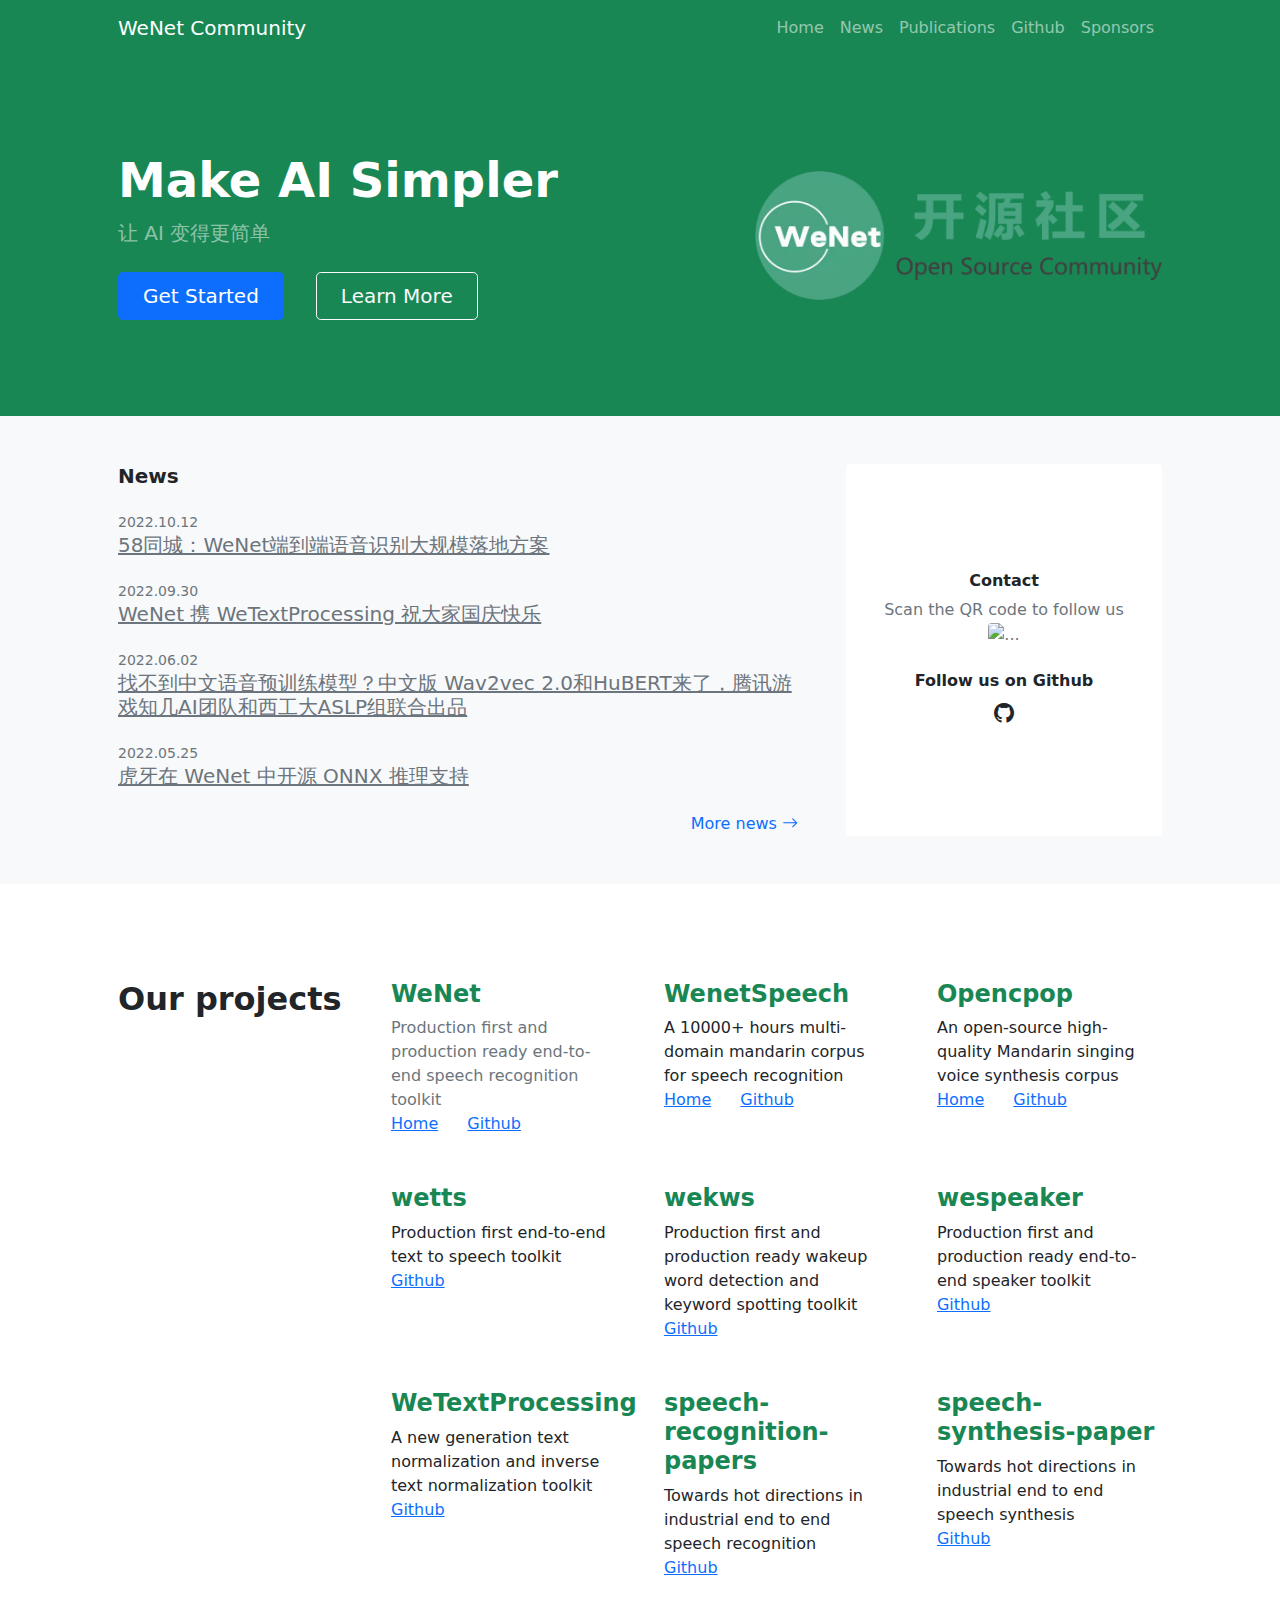
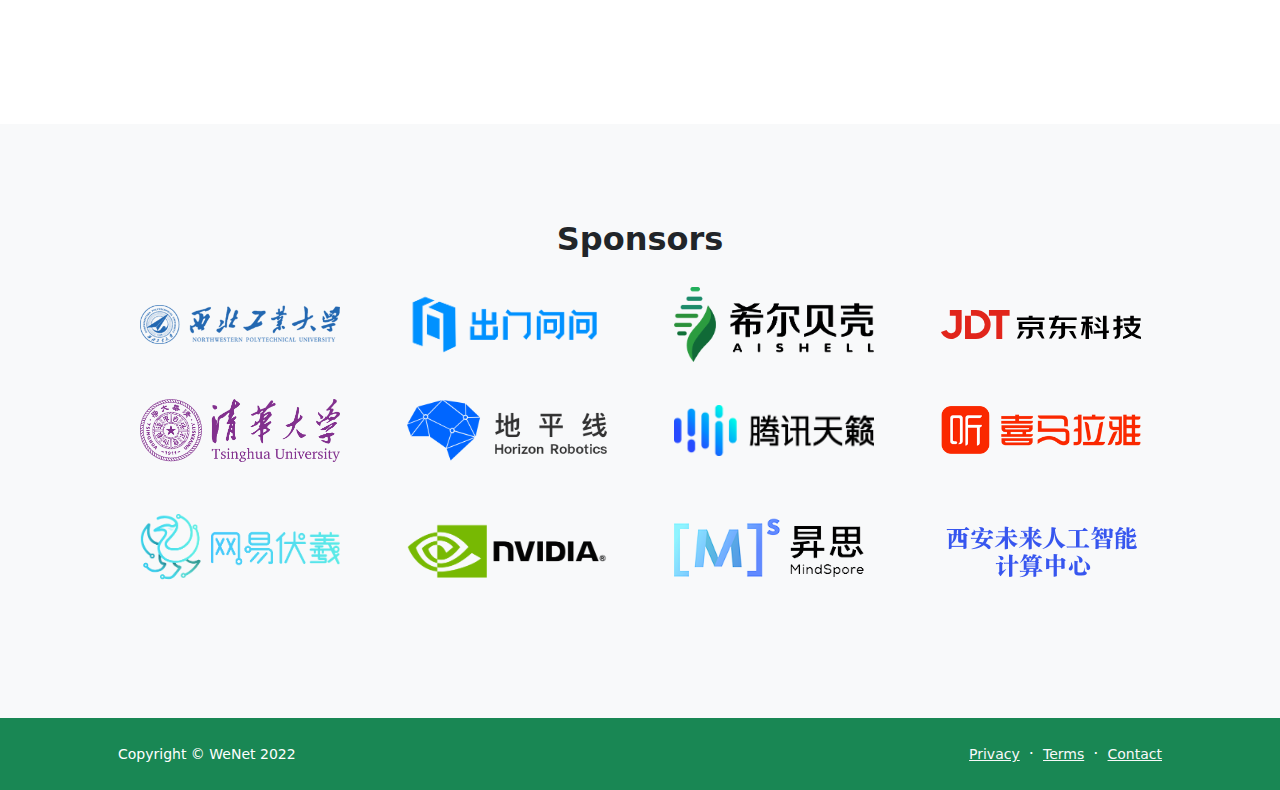
==== commit 124bcc47: "add wetts" ====
--- a/index.html
+++ b/index.html
@@ -134,6 +134,13 @@
                                     </p>
                                 </div>
                                 <div class="col mb-5 h-100">
+                                    <h2 class="h4 text-success fw-bold">wetts</h2>
+                                    <p class="mb-0">Production first end-to-end text to speech toolkit</p>
+                                    <p class="mb-0">
+                                      <a class="" href="https://github.com/wenet-e2e/wetts">Github</a>
+                                    </p>
+                                </div>
+                                <div class="col mb-5 h-100">
                                     <h2 class="h4 text-success fw-bold">wekws</h2>
                                     <p class="mb-0">Production first and production ready wakeup word detection and keyword spotting toolkit</p>
                                     <p class="mb-0">
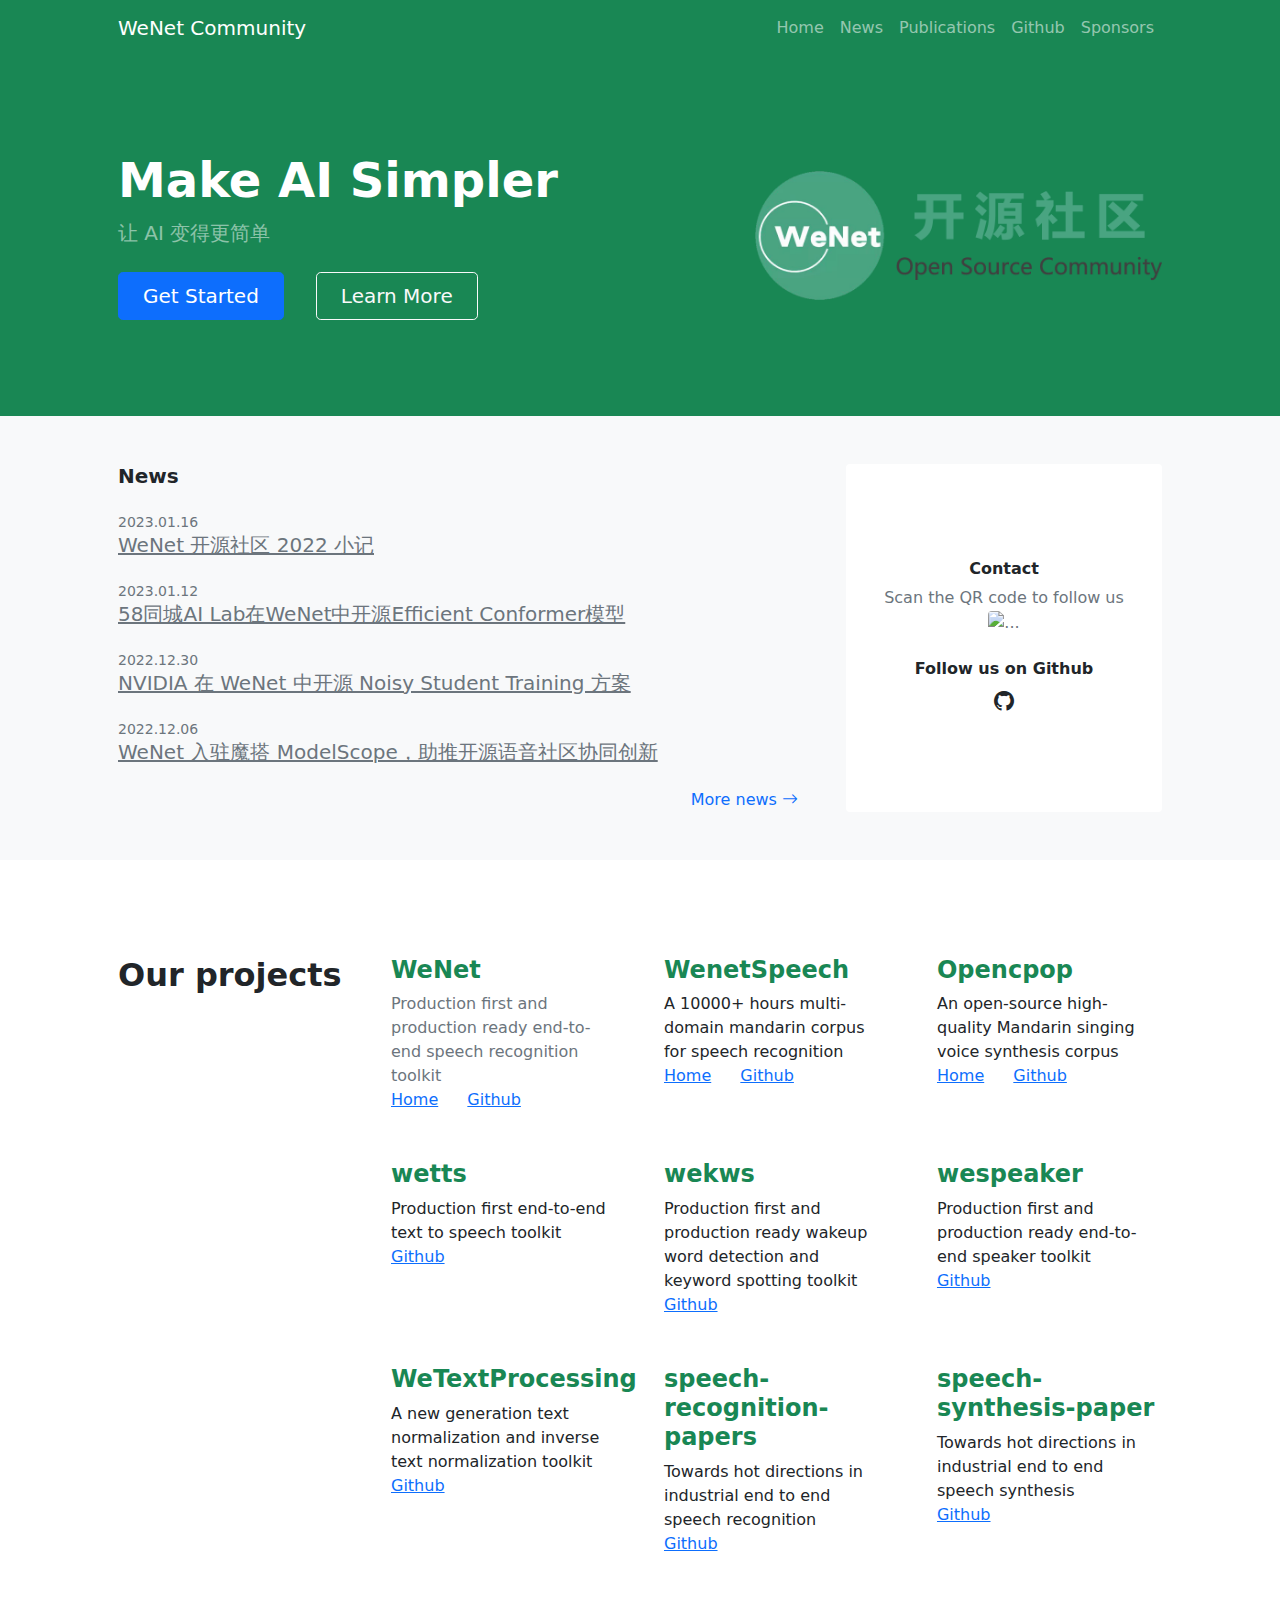
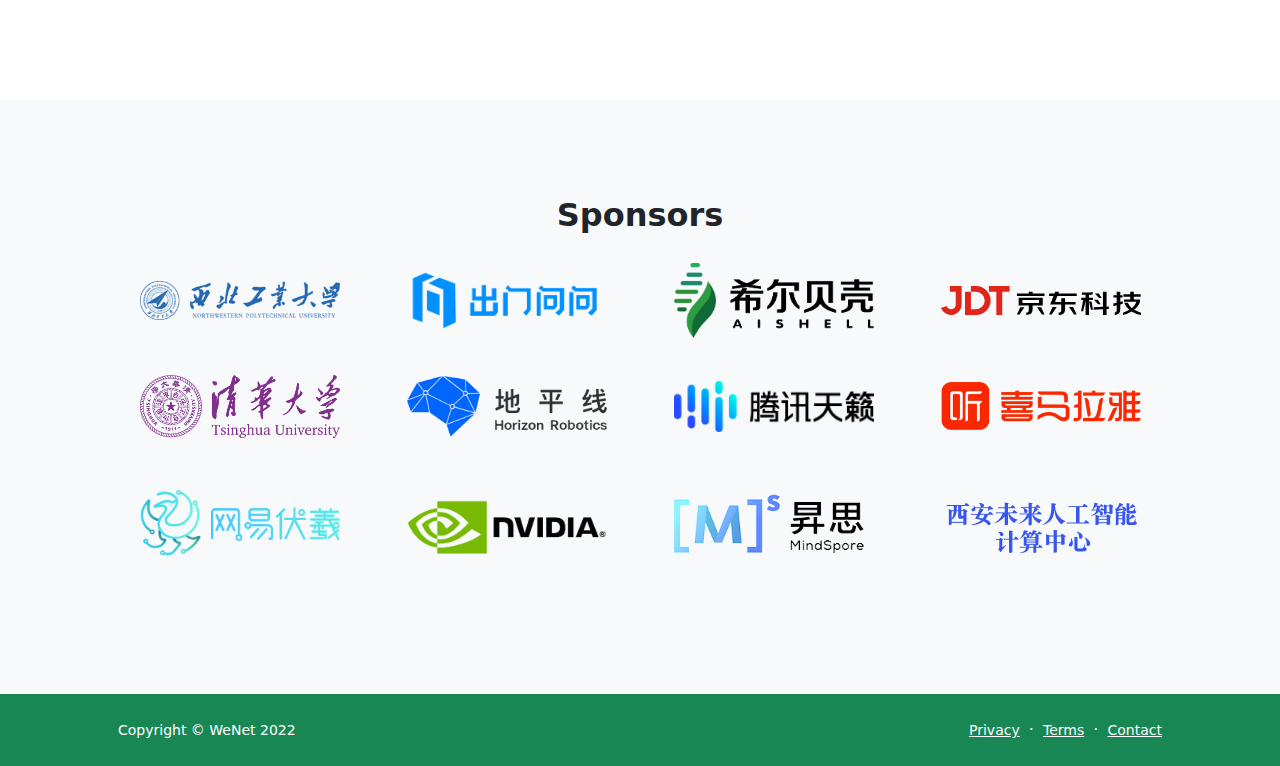
==== commit d69bf942: "update news" ====
--- a/index.html
+++ b/index.html
@@ -57,20 +57,24 @@
                             <h2 class="fw-bolder fs-5 mb-4">News</h2>
                             <!-- News item-->
                             <div class="mb-4">
-                                <div class="small text-muted">2022.10.12</div>
-                                <a class="link-dark text-muted" href="https://mp.weixin.qq.com/s/7T1gnNrVmKIDvQ03etltGQ"><h5>58同城：WeNet端到端语音识别大规模落地方案</h5></a>
-                            </div>
-                            <div class="mb-4">
-                                <div class="small text-muted">2022.09.30</div>
-                                <a class="link-dark text-muted" href="https://mp.weixin.qq.com/s/q_11lck78qcjylHCi6wVsQ"><h5>WeNet 携 WeTextProcessing 祝大家国庆快乐</h5></a>
-                            </div>
-                            <div class="mb-4">
-                                <div class="small text-muted">2022.06.02</div>
-                                <a class="link-dark text-muted" href="https://mp.weixin.qq.com/s/_in5P6FWyMJ7W0lKC1z6-w"><h5>找不到中文语音预训练模型？中文版 Wav2vec 2.0和HuBERT来了，腾讯游戏知几AI团队和西工大ASLP组联合出品</h5></a>
-                            </div>
-                            <div class="mb-4">
-                                <div class="small text-muted">2022.05.25</div>
-                                <a class="link-dark text-muted" href="https://mp.weixin.qq.com/s/CAvA7J4teUdedanRX2bLSA"><h5>虎牙在 WeNet 中开源 ONNX 推理支持</h5></a>
+                                <div class="small text-muted">2023.01.16</div>
+                                <a class="link-dark text-muted" href="https://mp.weixin.qq.com/s/PEWt7zUmEWr2D5Kh6txrWg"><h5>WeNet 开源社区 2022 小记</h5></a>
+                            </div>
+
+                            <div class="mb-4">
+                                <div class="small text-muted">2023.01.12</div>
+                                <a class="link-dark text-muted" href="https://mp.weixin.qq.com/s/yXOPsfS1tCv61xUnbu-jeA"><h5>58同城AI Lab在WeNet中开源Efficient Conformer模型</h5></a>
+                            </div>
+
+
+                            <div class="mb-4">
+                                <div class="small text-muted">2022.12.30</div>
+                                <a class="link-dark text-muted" href="https://mp.weixin.qq.com/s/YpdX1XRLAcrTs3p2iU_ZEg"><h5>NVIDIA 在 WeNet 中开源 Noisy Student Training 方案</h5></a>
+                            </div>
+
+                            <div class="mb-4">
+                                <div class="small text-muted">2022.12.06</div>
+                                <a class="link-dark text-muted" href="https://mp.weixin.qq.com/s/mzTF-mDtXkkuXPFFfCWerg"><h5>WeNet 入驻魔搭 ModelScope，助推开源语音社区协同创新</h5></a>
                             </div>
 
                             <div class="text-end mb-5 mb-xl-0">
